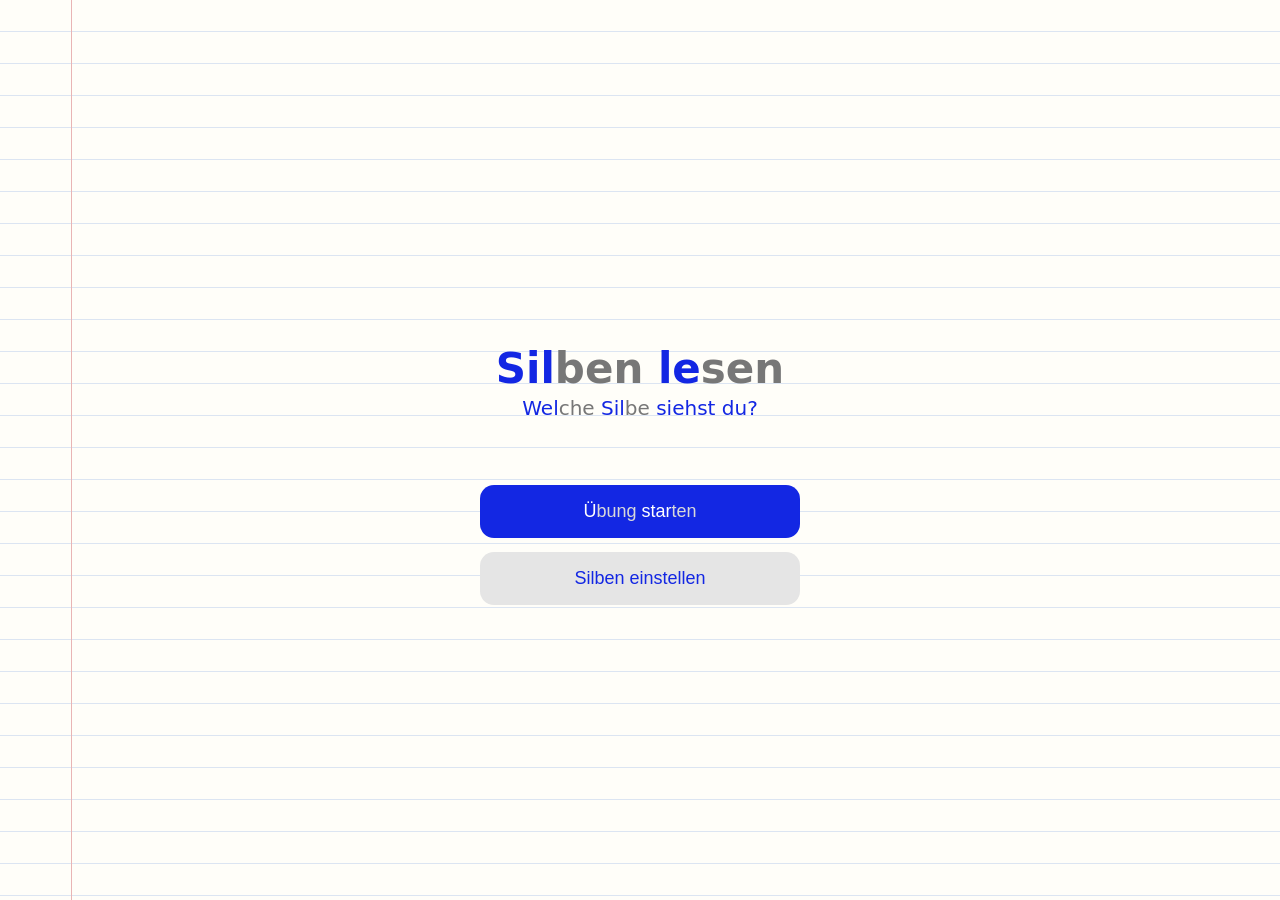
==== index.html @ b568f118 "feat: Kindertexte silbenweise einfärben und Abschlussansicht verfeinern" ====
<!DOCTYPE html>
<html lang="de">
<head>
    <meta charset="UTF-8">
    <meta name="viewport" content="width=device-width, initial-scale=1.0, viewport-fit=cover">

    <title>Silben lesen</title>

    <meta name="theme-color" content="#1327e3">
    <meta name="apple-mobile-web-app-capable" content="yes">
    <meta name="apple-mobile-web-app-title" content="Silben">
    <link rel="manifest" href="manifest.webmanifest">
    <link rel="apple-touch-icon" href="icons/apple-touch-icon.png">
    <link rel="icon" type="image/png" href="icons/icon-192.png">

    <link rel="stylesheet" href="style.css">
</head>

<body>

    <main class="app">

        <!-- STARTSEITE -->
        <section id="start-screen" class="screen active">

            <h1 data-reading-text="Sil-ben le-sen">Silben lesen</h1>

            <p class="intro" data-reading-text="Wel-che Sil-be siehst du?">
                Welche Silbe siehst du?
            </p>

            <button
                id="start-button"
                data-reading-text="Ü-bung star-ten"
                class="primary-button"
            >
                Übung starten
            </button>

            <button
                id="settings-button"
                class="secondary-button"
            >
                Silben einstellen
            </button>

            <div id="app-update" hidden>
                <p id="app-update-status" role="status">Update verfügbar</p>
                <button id="app-update-button" class="secondary-button">Jetzt aktualisieren</button>
            </div>
        </section>


        <!-- EINSTELLUNGEN -->
        <section id="settings-screen" class="screen">

            <h2>Silben einstellen</h2>
            <p class="app-version">Version: <span>__APP_VERSION__</span></p>

            <p>
                Trage für jede Woche Silben und Wörter ein und hake die Wochen an,
                die geübt werden sollen. Die höchste ausgewählte Woche wird häufiger geübt.
            </p>

            <p>
                Einträge mit Komma trennen. Zweisilbige Wörter mit Bindestrich eingeben,
                zum Beispiel O-mi, Mo-mo oder Mi-o. Beim Lesen erscheint die erste Silbe
                dunkelblau und die zweite rot, ohne Bindestrich.
            </p>

            <div id="weeks-container"></div>

            <button
                id="add-week-button"
                class="secondary-button"
            >
                + Woche hinzufügen
            </button>

            <button
                id="save-settings-button"
                class="primary-button"
            >
                Speichern
            </button>

            <button
                id="back-button"
                class="text-button"
            >
                Zurück
            </button>

            <div class="week-transfer">
                <button id="export-weeks-button" class="secondary-button">Wochen exportieren</button>
                <button id="import-weeks-button" class="secondary-button">Wochen importieren</button>
                <input id="import-weeks-file" type="file" accept=".json,application/json" hidden>
                <p id="transfer-status" role="status" aria-live="polite"></p>
            </div>

        </section>


        <!-- ÜBUNG -->
        <section id="practice-screen" class="screen">

            <div class="practice-header">

                <button id="end-practice-button" class="end-practice-button"
                    aria-label="Runde vorzeitig beenden" title="Runde vorzeitig beenden">
                    <svg viewBox="0 0 32 32" aria-hidden="true" focusable="false">
                        <path d="m8 8 16 16M24 8 8 24"
                            fill="none" stroke="currentColor" stroke-width="2.5"
                            stroke-linecap="round" stroke-linejoin="round"/>
                    </svg>
                </button>

                <div id="progress" class="progress-sticker" role="progressbar"
                    aria-label="Fortschritt der Leserunde" aria-valuemin="0"
                    aria-valuemax="100" aria-valuenow="0">
                    <div id="progress-fill" class="progress-fill"></div>
                </div>

            </div>


            <div class="syllable-panel">
                <div class="answer-feedback">
                    <span data-answer-feedback="correct" hidden>
                        <svg viewBox="0 0 100 100" aria-hidden="true" focusable="false">
                            <g class="feedback-sticker">
                                <path d="m18 51 22 23 43-49" fill="none" stroke="#fff"
                                    stroke-width="23" stroke-linecap="round" stroke-linejoin="round"/>
                                <path d="m18 51 22 23 43-49" fill="none" stroke="#40e866"
                                    stroke-width="12" stroke-linecap="round" stroke-linejoin="round"/>
                            </g>
                        </svg>
                    </span>
                    <span data-answer-feedback="repeat" hidden>
                        <svg viewBox="0 0 100 100" aria-hidden="true" focusable="false">
                            <!-- Gespiegelte Vorlage: Griff nach rechts unten. -->
                            <g class="feedback-sticker">
                                <path d="m54 53 17 17" stroke="#fff" stroke-width="24" stroke-linecap="round"/>
                                <rect x="-8" y="0" width="16" height="30" rx="5"
                                    transform="translate(65 65) rotate(-45)" fill="#fff" stroke="#fff" stroke-width="13"/>
                                <circle cx="36" cy="35" r="26" fill="#fff" stroke="#fff" stroke-width="14"/>
                                <path d="m54 53 17 17" stroke="#40e866" stroke-width="17.2"/>
                                <path d="m54 53 17 17" stroke="#fff" stroke-width="6"/>
                                <circle cx="36" cy="35" r="26" fill="#fff" stroke="#40e866" stroke-width="7"/>
                                <rect x="-8" y="0" width="16" height="30" rx="5"
                                    transform="translate(65 65) rotate(-45)" fill="#fff" stroke="#40e866" stroke-width="7"/>
                            </g>
                        </svg>
                    </span>
                    <span id="answer-feedback-text" class="visually-hidden" role="status" aria-live="polite"></span>
                </div>
                <div id="syllable-card">

                    MA

                </div>
            </div>


            <div class="answer-buttons">

                <button
                    id="correct-button"
                    class="correct-button"
                    aria-label="Richtig"
                >
                    <svg class="button-icon" viewBox="0 0 64 64" aria-hidden="true" focusable="false">
                        <path d="m12 33 13 13 27-29" fill="none" stroke="currentColor"
                            stroke-width="7" stroke-linecap="round" stroke-linejoin="round"/>
                    </svg>
                </button>

                <button
                    id="again-button"
                    class="again-button"
                    aria-label="Nochmal"
                >
                    <svg class="button-icon" viewBox="0 0 64 64" aria-hidden="true" focusable="false">
                        <circle cx="27" cy="27" r="17" fill="none" stroke="currentColor" stroke-width="6"/>
                        <path d="m40 40 14 14" fill="none" stroke="currentColor"
                            stroke-width="6" stroke-linecap="round"/>
                    </svg>
                </button>



            </div>

        </section>


        <!-- ENDE -->
        <section id="finish-screen" class="screen">

            <h2 id="finish-message">Leserunde geschafft!</h2>

            <div class="finish-symbol">
                <div data-award="trophy" hidden>
                    <svg viewBox="0 0 200 200" role="img" aria-labelledby="trophy-title">
                        <title id="trophy-title">Goldener Pokal – alles direkt geschafft</title>
                        <path d="M55 43H25v22c0 28 20 40 43 40M145 43h30v22c0 28-20 40-43 40"
                            fill="none" stroke="#b67c08" stroke-width="12" stroke-linejoin="round"/>
                        <path d="M54 28h92v43c0 31-19 51-46 51S54 102 54 71Z"
                            fill="#f4c542" stroke="#b67c08" stroke-width="6"/>
                        <path d="M68 40v29c0 15 4 24 10 30" fill="none" stroke="#ffe9a0"
                            stroke-width="9" stroke-linecap="round"/>
                        <path d="M100 124v28" stroke="#b67c08" stroke-width="14"/>
                        <path d="M74 151h52l12 25H62Z" fill="#f4c542" stroke="#b67c08" stroke-width="6"/>
                        <rect x="55" y="175" width="90" height="12" rx="6" fill="#b67c08"/>
                    </svg>
                </div>
                <div data-award="star" hidden>
                    <svg class="star-sticker" viewBox="0 0 200 200" role="img" aria-labelledby="star-title">
                        <title id="star-title">Fröhlicher Stern – mit Übung geschafft</title>
                        <g class="feedback-sticker">
                            <path d="M94 19Q100 6 107 20L128 64Q132 73 144 75L182 81Q196 83 185 94L155 123Q147 131 149 143L157 180Q160 195 146 188L109 168Q100 163 91 169L55 188Q40 196 43 180L50 143Q53 131 44 123L15 95Q3 83 19 80L59 74Q70 73 75 62Z"
                                fill="#eeff00" stroke="#fff" stroke-width="8" stroke-linejoin="round"/>
                            <!-- Glanzlichter und kleine Sternchen. -->
                            <path d="m107 34 10 23M126 165l18 11" stroke="#ff0000" stroke-width="4" stroke-linecap="round"/>
                            <path d="m25 92 17 15M53 175l20-11" stroke="#fff" stroke-width="4" stroke-linecap="round"/>
                            <path d="m99 53 2 7 7 2-7 2-2 8-2-8-7-2 7-2ZM137 143l2 7 7 2-7 2-2 8-2-8-7-2 7-2Z" fill="#fff"/>
                            <g fill="#fff">
                                <circle cx="58" cy="88" r="2"/>
                                <circle cx="164" cy="91" r="2.5"/>
                                <circle cx="68" cy="149" r="2"/>
                                <circle cx="98" cy="157" r="2"/>
                            </g>
                            <!-- Große freundliche Augen mit Lichtreflexen. -->
                            <path d="M63 85q5-8 13-7M123 77q8-1 14 6" fill="none" stroke="#1327e3" stroke-width="4" stroke-linecap="round"/>
                            <ellipse cx="78" cy="108" rx="18" ry="22" fill="#fff"/>
                            <ellipse cx="123" cy="106" rx="18" ry="22" fill="#fff"/>
                            <ellipse cx="84" cy="106" rx="12" ry="18" fill="#1327e3"/>
                            <ellipse cx="129" cy="104" rx="12" ry="18" fill="#1327e3"/>
                            <path d="M84 94q5 1 7 6M129 92q5 1 7 6" fill="none" stroke="#fff" stroke-width="2.5" stroke-linecap="round"/>
                            <circle cx="80" cy="92" r="2" fill="#fff"/>
                            <circle cx="125" cy="90" r="2" fill="#fff"/>
                            <ellipse cx="72" cy="133" rx="8" ry="5" fill="#ff0000"/>
                            <ellipse cx="132" cy="131" rx="8" ry="5" fill="#ff0000"/>
                            <path d="M91 127Q102 129 112 126C115 159 90 160 91 127Z" fill="#1327e3"/>
                            <path d="M94 142Q104 137 110 146Q102 157 96 147Z" fill="#ff0000"/>
                        </g>
                    </svg>
                </div>
                <div data-award="check" hidden>
                    <svg viewBox="0 0 200 200" role="img" aria-labelledby="check-title">
                        <title id="check-title">Grüner Haken – für heute geschafft</title>
                        <circle cx="100" cy="100" r="85" fill="#e4f4e9" stroke="#348052" stroke-width="7"/>
                        <path d="m57 102 29 29 57-62" fill="none" stroke="#348052"
                            stroke-width="17" stroke-linecap="round" stroke-linejoin="round"/>
                    </svg>
                </div>
            </div>


            <button
                id="restart-button"
                data-reading-text="Noch-mal"
                class="primary-button"
            >
                Nochmal
            </button>

            <button
                id="finish-home-button"
                data-reading-text="Ge-nug für heu-te."
                class="secondary-button"
            >
                Genug für heute.
            </button>

            <details id="parent-overview" class="parent-overview">
                <summary>Für Eltern</summary>
                <h2>Nicht sofort erkannt</h2>
                <p id="parent-practiced-description"></p>
                <ul id="parent-practiced-list"></ul>
                <h2>Das üben wir weiter</h2>
                <p id="parent-repeat-description"></p>
                <ul id="parent-repeat-list"></ul>
            </details>

        </section>

    </main>

    <script src="app.js"></script>

</body>
</html>
---- style.css ----
:root {
    --dark-blue: #1327e3;
    --notebook-line-spacing: 32px;
}

* {
    box-sizing: border-box;
}

body {
    margin: 0;

    font-family:
        system-ui,
        -apple-system,
        BlinkMacSystemFont,
        "Segoe UI",
        sans-serif;

    /* Heftpapier: linke Randlinie und gleichmäßige Schreiblinien. */
    background-color: #fffef9;
    background-image:
        linear-gradient(
            to right,
            transparent calc(clamp(14px, 6vw, 72px) - 1px),
            #e9b5b5 calc(clamp(14px, 6vw, 72px) - 1px),
            #e9b5b5 clamp(14px, 6vw, 72px),
            transparent clamp(14px, 6vw, 72px)
        ),
        repeating-linear-gradient(
            to bottom,
            transparent 0,
            transparent calc(var(--notebook-line-spacing) - 1px),
            #dce5f2 calc(var(--notebook-line-spacing) - 1px),
            #dce5f2 var(--notebook-line-spacing)
        );
    color: var(--dark-blue);
}


/* APP */

.app {
    max-width: 700px;
    margin: 0 auto;

    min-height: 100vh;
    min-height: 100svh;
    min-height: 100dvh;

    padding: 30px 20px;
    padding: max(30px, env(safe-area-inset-top))
        max(20px, env(safe-area-inset-right))
        max(30px, env(safe-area-inset-bottom))
        max(20px, env(safe-area-inset-left));

    display: flex;
    align-items: center;
    justify-content: center;
}


/* SCREENS */

.screen {
    width: 100%;
    display: none;
    text-align: center;
}

.screen.active {
    display: block;
}


/* TYPOGRAFIE */

h1 {
    font-size: 42px;
    margin-bottom: 10px;
}

h2 {
    font-size: 32px;
}

.intro {
    font-size: 20px;
    margin-bottom: 40px;
}


/* BUTTONS */

button {
    border: none;
    border-radius: 14px;

    padding: 16px 24px;

    font-size: 18px;

    cursor: pointer;

    width: calc(100% - 14px);
    max-width: 320px;

    margin: 7px;
}

.primary-button {
    background: var(--dark-blue);
    color: white;
}

.secondary-button {
    background: #e5e5e5;
    color: var(--dark-blue);
}

.text-button {
    background: transparent;
    color: #555;
}


/* ÜBUNG */

.practice-header {
    margin-bottom: 40px;

    font-size: 18px;

    color: #777;
}

.syllable-panel {
    position: relative;
    width: max-content;
    max-width: 100%;
    margin: 40px auto;
}

.baseline-marker {
    display: inline-block;
    width: 0;
    height: 0;
    vertical-align: baseline;
}

#syllable-card {
    font-size: clamp(90px, 20vw, 170px);

    font-weight: 700;

    margin: 0;

    letter-spacing: 3px;
}


/* ANTWORTBUTTONS */

#syllable-card.two-syllable-word {
    font-size: clamp(64px, 16vw, 140px);
    white-space: nowrap;
}

.first-syllable {
    color: var(--dark-blue);
}

.second-syllable {
    color: #ff0000;
}

.answer-feedback {
    position: absolute;
    inset: 0;
    transform: translateY(var(--syllable-line-offset, 0px));
    z-index: 1;
    pointer-events: none;
}

.answer-feedback > [data-answer-feedback] {
    position: absolute;
    left: calc(100% + 12px);
    top: 50%;
    width: min(clamp(126px, 28vw, 210px), max(0px, calc(50vw - 50% - 32px)));
    transform: translateY(-50%);
}

.answer-feedback svg {
    display: block;
    width: 100%;
    height: auto;
    margin: 0 auto;
}

.answer-feedback svg {
    overflow: visible;
}

.feedback-sticker {
    filter: drop-shadow(1px 3px 3px rgb(0 0 0 / 28%));
}

.answer-buttons button:disabled {
    cursor: default;
    opacity: 0.65;
}

.visually-hidden {
    position: absolute;
    width: 1px;
    height: 1px;
    padding: 0;
    margin: -1px;
    overflow: hidden;
    clip-path: inset(50%);
    white-space: nowrap;
    border: 0;
}

.answer-buttons {
    display: flex;
    flex-direction: column;
    align-items: center;
}

.answer-buttons button {
    display: flex;
    align-items: center;
    justify-content: center;
    gap: 10px;
    border: 6px solid #fff;
    border-radius: 24px;
    box-shadow: 1px 4px 7px rgb(0 0 0 / 24%);
}

.answer-buttons button:focus-visible,
.end-practice-button:focus-visible {
    outline: 3px solid var(--dark-blue);
    outline-offset: 4px;
}

.end-practice-button {
    display: block;
    width: 52px;
    height: 52px;
    margin: 0 0 20px auto;
    padding: 8px;
    border: 4px solid #fff;
    border-radius: 16px;
    background: #e8e8e8;
    color: var(--dark-blue);
    box-shadow: 1px 3px 6px rgb(0 0 0 / 22%);
}

.end-practice-button svg {
    display: block;
    width: 100%;
    height: 100%;
}

.button-icon {
    width: 36px;
    height: 36px;
    flex-shrink: 0;
}

.correct-button {
    background: var(--dark-blue);
    color: white;
}

.again-button {
    background: #e8e8e8;
    color: var(--dark-blue);
}


/* WOCHEN */

.week {
    background: white;

    border-radius: 14px;

    padding: 20px;

    margin-bottom: 15px;

    text-align: left;
}

.week label {
    display: block;

    font-weight: 600;

    margin-bottom: 10px;
}

.week input[type="text"] {
    color: var(--dark-blue);
    width: 100%;

    padding: 14px;

    font-size: 18px;

    border: 1px solid #ccc;

    border-radius: 8px;
}


.week .week-selection {
    display: flex;
    align-items: center;
    gap: 12px;
    min-height: 44px;
    cursor: pointer;
}

.week-selection input[type="checkbox"] {
    width: 24px;
    height: 24px;
    margin: 0;
    flex-shrink: 0;
    accent-color: var(--dark-blue);
}

/* ENDE */

.finish-symbol {
    width: min(220px, 60vw);
    margin: 24px auto;
}

.finish-symbol svg {
    display: block;
    width: 100%;
    height: auto;
}

.parent-overview {
    margin: 32px auto 16px;
    max-width: 560px;
    text-align: left;
}

.parent-overview summary {
    cursor: pointer;
    padding: 8px 0;
    font-weight: 600;
}

.parent-overview summary:focus-visible {
    outline: 3px solid var(--dark-blue);
    outline-offset: 4px;
}

.parent-overview ul {
    padding-left: 24px;
    overflow-wrap: anywhere;
}

.parent-overview li p {
    margin: 0;
    font-size: 24px;
    font-weight: 600;
}


/* Textgrundlinien folgen dem Heftpapier, auch bei mehrzeiligen Absätzen. */
.screen h1,
.screen h2 {
    line-height: calc(2 * var(--notebook-line-spacing));
}

.screen p,
.screen summary,
.week-selection > span,
.week input[type="text"] {
    line-height: var(--notebook-line-spacing);
}

.week-selection > span {
    display: inline-block;
}

.screen h1,
.screen h2,
.screen p,
.screen summary,
#syllable-card,
.week-selection > span,
.week input[type="text"] {
    transform: translateY(var(--line-offset, 0px));
}

.week input[type="text"] {
    font-family: inherit;
}


.progress-sticker {
    width: min(100%, 360px);
    height: 32px;
    margin: 0 auto;
    border: 6px solid #fff;
    border-radius: 999px;
    background: #e4f4e9;
    box-shadow: 1px 3px 6px rgb(0 0 0 / 22%);
    overflow: hidden;
}

.progress-fill {
    width: 0%;
    height: 100%;
    border-radius: inherit;
    background: #40e866;
}

/* Querformat gilt auch beim direkten Start auf Tablets. */
@media (orientation: landscape) {
    .practice-header {
        display: flex;
        align-items: center;
        gap: 16px;
        margin-bottom: 0;
    }

    .practice-header .progress-sticker {
        order: -1;
        flex: 1;
    }

    .end-practice-button {
        width: 44px;
        height: 44px;
        margin: 0;
        flex-shrink: 0;
    }

    .syllable-panel {
        margin: 16px auto;
    }

    #syllable-card,
    #syllable-card.two-syllable-word {
        font-size: clamp(48px, 24svh, 140px);
        line-height: 1.05;
    }

    .answer-buttons {
        flex-direction: row;
        justify-content: center;
        gap: 16px;
    }

    .answer-buttons button {
        width: min(42%, 220px);
        min-height: 60px;
        margin: 0;
        padding: 6px 20px;
    }

    .answer-feedback > [data-answer-feedback] {
        max-width: 96px;
    }
}

/* Flache Smartphone-Fenster brauchen kleinere Außenabstände. */
@media (max-height: 500px) {
    .app {
        padding-top: max(8px, env(safe-area-inset-top));
        padding-bottom: max(8px, env(safe-area-inset-bottom));
    }

    #syllable-card,
    #syllable-card.two-syllable-word {
        font-size: clamp(48px, 24svh, 90px);
    }
}

.app-version {
    font-size: 14px;
}

#app-update {
    margin-top: 24px;
}

.finish-symbol .star-sticker {
    width: 125%;
    margin-left: -12.5%;
    overflow: visible;
}

#finish-screen.active [data-award="star"]:not([hidden]) .star-sticker {
    transform-origin: 50% 100%;
    animation: star-hop 600ms linear 3;
}

@keyframes star-hop {
    0%, 100% { transform: translateY(0) scale(1); }
    12% {
        transform: translateY(0) scale(1.03, 0.97);
        animation-timing-function: cubic-bezier(0.16, 0.7, 0.3, 1);
    }
    45% {
        transform: translateY(-22px) scale(0.99, 1.02);
        animation-timing-function: cubic-bezier(0.55, 0, 0.85, 0.4);
    }
    78% { transform: translateY(0) scale(1.04, 0.96); }
    90% { transform: translateY(-2px) scale(1, 1.01); }
}

@media (prefers-reduced-motion: reduce) {
    #finish-screen.active [data-award="star"]:not([hidden]) .star-sticker {
        animation: none;
    }
}

/* Wörter bleiben zusammen; Umbrüche sind zwischen Wörtern möglich. */
.reading-word {
    white-space: nowrap;
}

/* Nur die Kindertexte; Lernaufgaben behalten ihre blau-roten Silben. */
.reading-word .second-syllable {
    color: #777;
}

/* Auf blauen Buttons ersetzen weiße Silben die blaue Schrift. */
.primary-button[data-reading-text] .first-syllable {
    color: #fff;
}

.primary-button[data-reading-text] .second-syllable {
    color: #d9d9d9;
}
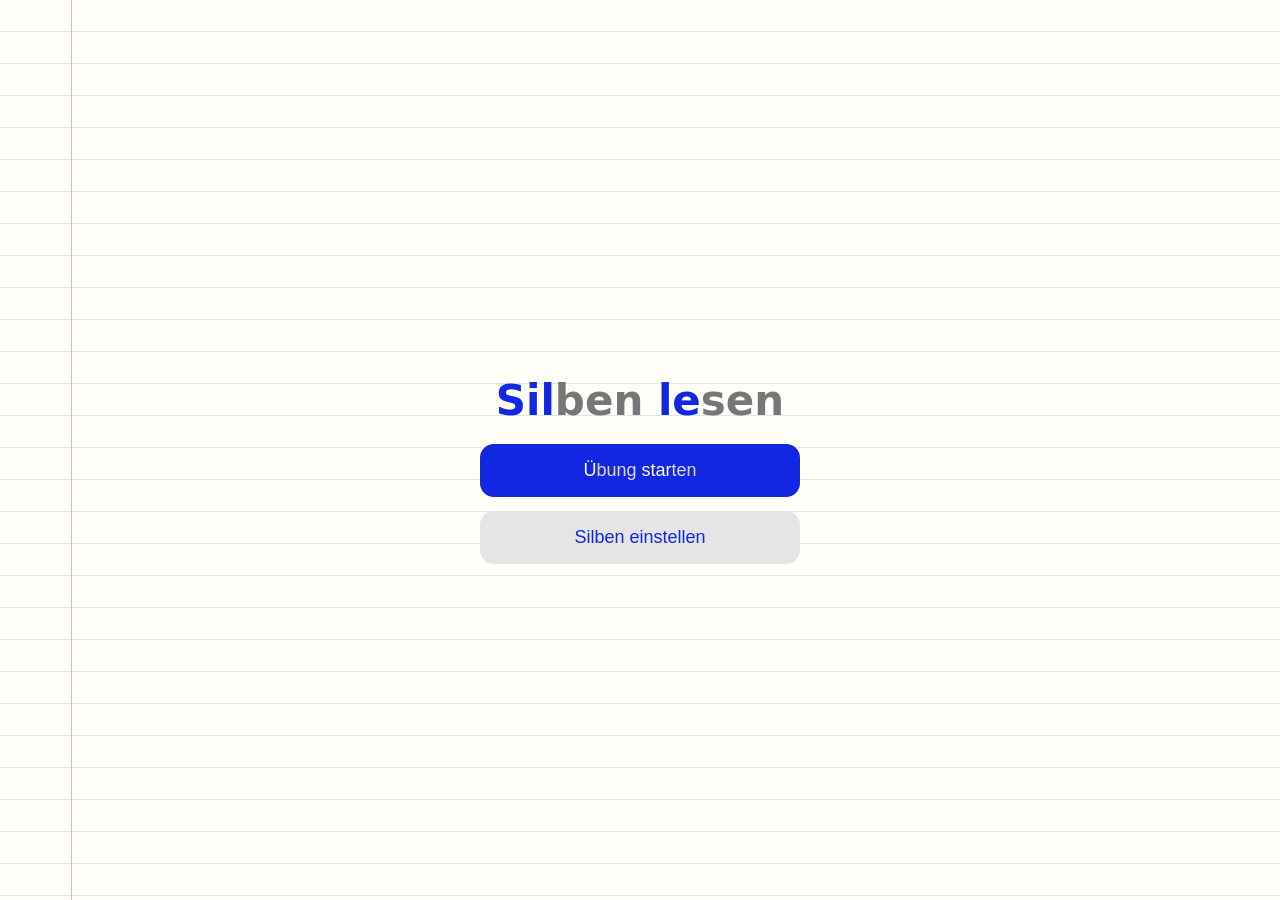
==== commit 6f61988d: "feat: Woche 1 und 2 als Standard hinterlegen und Startuntertitel entfernen" ====
--- a/index.html
+++ b/index.html
@@ -24,10 +24,6 @@
         <section id="start-screen" class="screen active">
 
             <h1 data-reading-text="Sil-ben le-sen">Silben lesen</h1>
-
-            <p class="intro" data-reading-text="Wel-che Sil-be siehst du?">
-                Welche Silbe siehst du?
-            </p>
 
             <button
                 id="start-button"
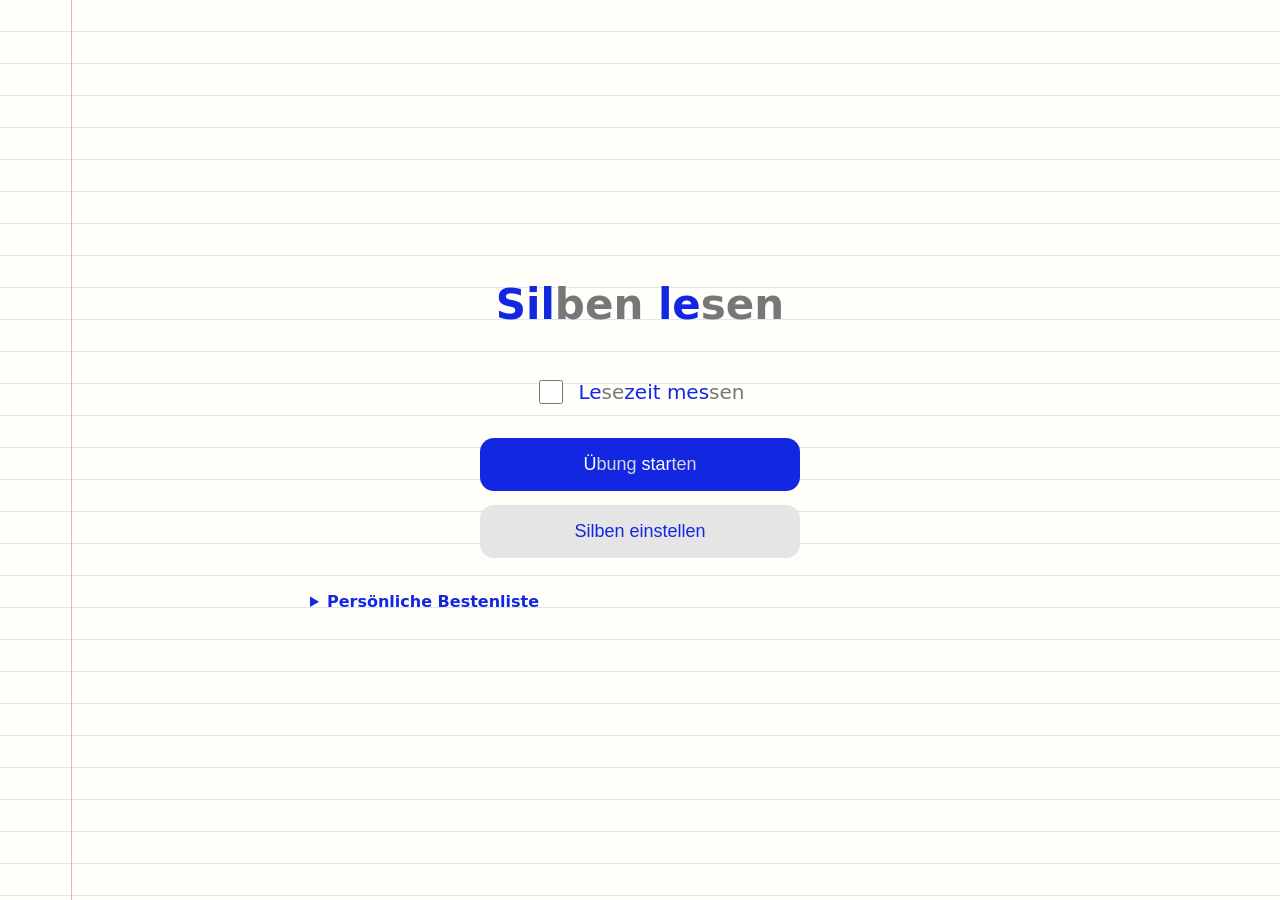
==== commit c9d084bd: "feat: Optionalen Zeitmodus mit lokalen Bestenlisten ergänzen" ====
--- a/index.html
+++ b/index.html
@@ -25,6 +25,11 @@
 
             <h1 data-reading-text="Sil-ben le-sen">Silben lesen</h1>
 
+            <label class="timed-mode-option">
+                <input id="timed-mode" type="checkbox">
+                <span data-reading-text="Le-se-zeit mes-sen">Lesezeit messen</span>
+            </label>
+
             <button
                 id="start-button"
                 data-reading-text="Ü-bung star-ten"
@@ -39,6 +44,15 @@
             >
                 Silben einstellen
             </button>
+
+            <details class="best-times">
+                <summary>Persönliche Bestenliste</summary>
+                <p id="start-ranking-label"></p>
+                <p>Die zehn schnellsten Runden ohne „Nochmal“, für diese Wochenauswahl und deren Inhalte. Nur auf diesem Gerät gespeichert. Die Aufgaben werden zufällig zusammengestellt.</p>
+                <p id="start-ranking-empty">Noch keine Bestzeit vorhanden.</p>
+                <ol id="start-ranking-list"></ol>
+                <button id="clear-best-times" class="text-button">Alle Bestzeiten löschen</button>
+            </details>
 
             <div id="app-update" hidden>
                 <p id="app-update-status" role="status">Update verfügbar</p>
@@ -59,9 +73,9 @@
             </p>
 
             <p>
-                Einträge mit Komma trennen. Zweisilbige Wörter mit Bindestrich eingeben,
-                zum Beispiel O-mi, Mo-mo oder Mi-o. Beim Lesen erscheint die erste Silbe
-                dunkelblau und die zweite rot, ohne Bindestrich.
+                Einträge mit Komma trennen. Wörter mit Bindestrichen zwischen den Silben eingeben,
+                zum Beispiel O-mi oder Ba-na-ne. Beim Lesen erscheinen die Silben
+                abwechselnd dunkelblau und rot, ohne Bindestriche.
             </p>
 
             <div id="weeks-container"></div>
@@ -119,6 +133,8 @@
 
             </div>
 
+
+            <div id="reading-clock" class="reading-clock" role="timer" aria-label="Bisherige Lesezeit" hidden>0,0 s</div>
 
             <div class="syllable-panel">
                 <div class="answer-feedback">
@@ -269,6 +285,19 @@
                 Genug für heute.
             </button>
 
+            <div id="timed-result" hidden>
+                <p id="reading-time-result"></p>
+                <p id="ranking-result-status"></p>
+                <details class="best-times">
+                <summary>Persönliche Bestenliste</summary>
+                <p id="finish-ranking-label"></p>
+                <p>Die zehn schnellsten Runden ohne „Nochmal“, für diese Wochenauswahl und deren Inhalte. Nur auf diesem Gerät gespeichert. Die Aufgaben werden zufällig zusammengestellt.</p>
+                <p id="finish-ranking-empty">Noch keine Bestzeit vorhanden.</p>
+                <ol id="finish-ranking-list"></ol>
+
+            </details>
+            </div>
+
             <details id="parent-overview" class="parent-overview">
                 <summary>Für Eltern</summary>
                 <h2>Nicht sofort erkannt</h2>
--- a/style.css
+++ b/style.css
@@ -161,7 +161,7 @@
 
 /* ANTWORTBUTTONS */
 
-#syllable-card.two-syllable-word {
+#syllable-card.multi-syllable-word {
     font-size: clamp(64px, 16vw, 140px);
     white-space: nowrap;
 }
@@ -450,7 +450,7 @@
     }
 
     #syllable-card,
-    #syllable-card.two-syllable-word {
+    #syllable-card.multi-syllable-word {
         font-size: clamp(48px, 24svh, 140px);
         line-height: 1.05;
     }
@@ -481,7 +481,7 @@
     }
 
     #syllable-card,
-    #syllable-card.two-syllable-word {
+    #syllable-card.multi-syllable-word {
         font-size: clamp(48px, 24svh, 90px);
     }
 }
@@ -543,3 +543,18 @@
 .primary-button[data-reading-text] .second-syllable {
     color: #d9d9d9;
 }
+
+/* Optionaler Zeitmodus und lokale Bestenlisten. */
+.timed-mode-option {
+    display: flex;
+    align-items: center;
+    justify-content: center;
+    gap: 12px;
+    margin: 24px 0;
+    font-size: 20px;
+}
+.timed-mode-option input { width: 24px; height: 24px; accent-color: var(--dark-blue); }
+.reading-clock { font-size: 20px; font-variant-numeric: tabular-nums; margin: 8px 0; }
+.best-times { margin: 24px 0; text-align: left; }
+.best-times summary { cursor: pointer; font-weight: 600; }
+.best-times li { padding: 6px 0; font-variant-numeric: tabular-nums; }
